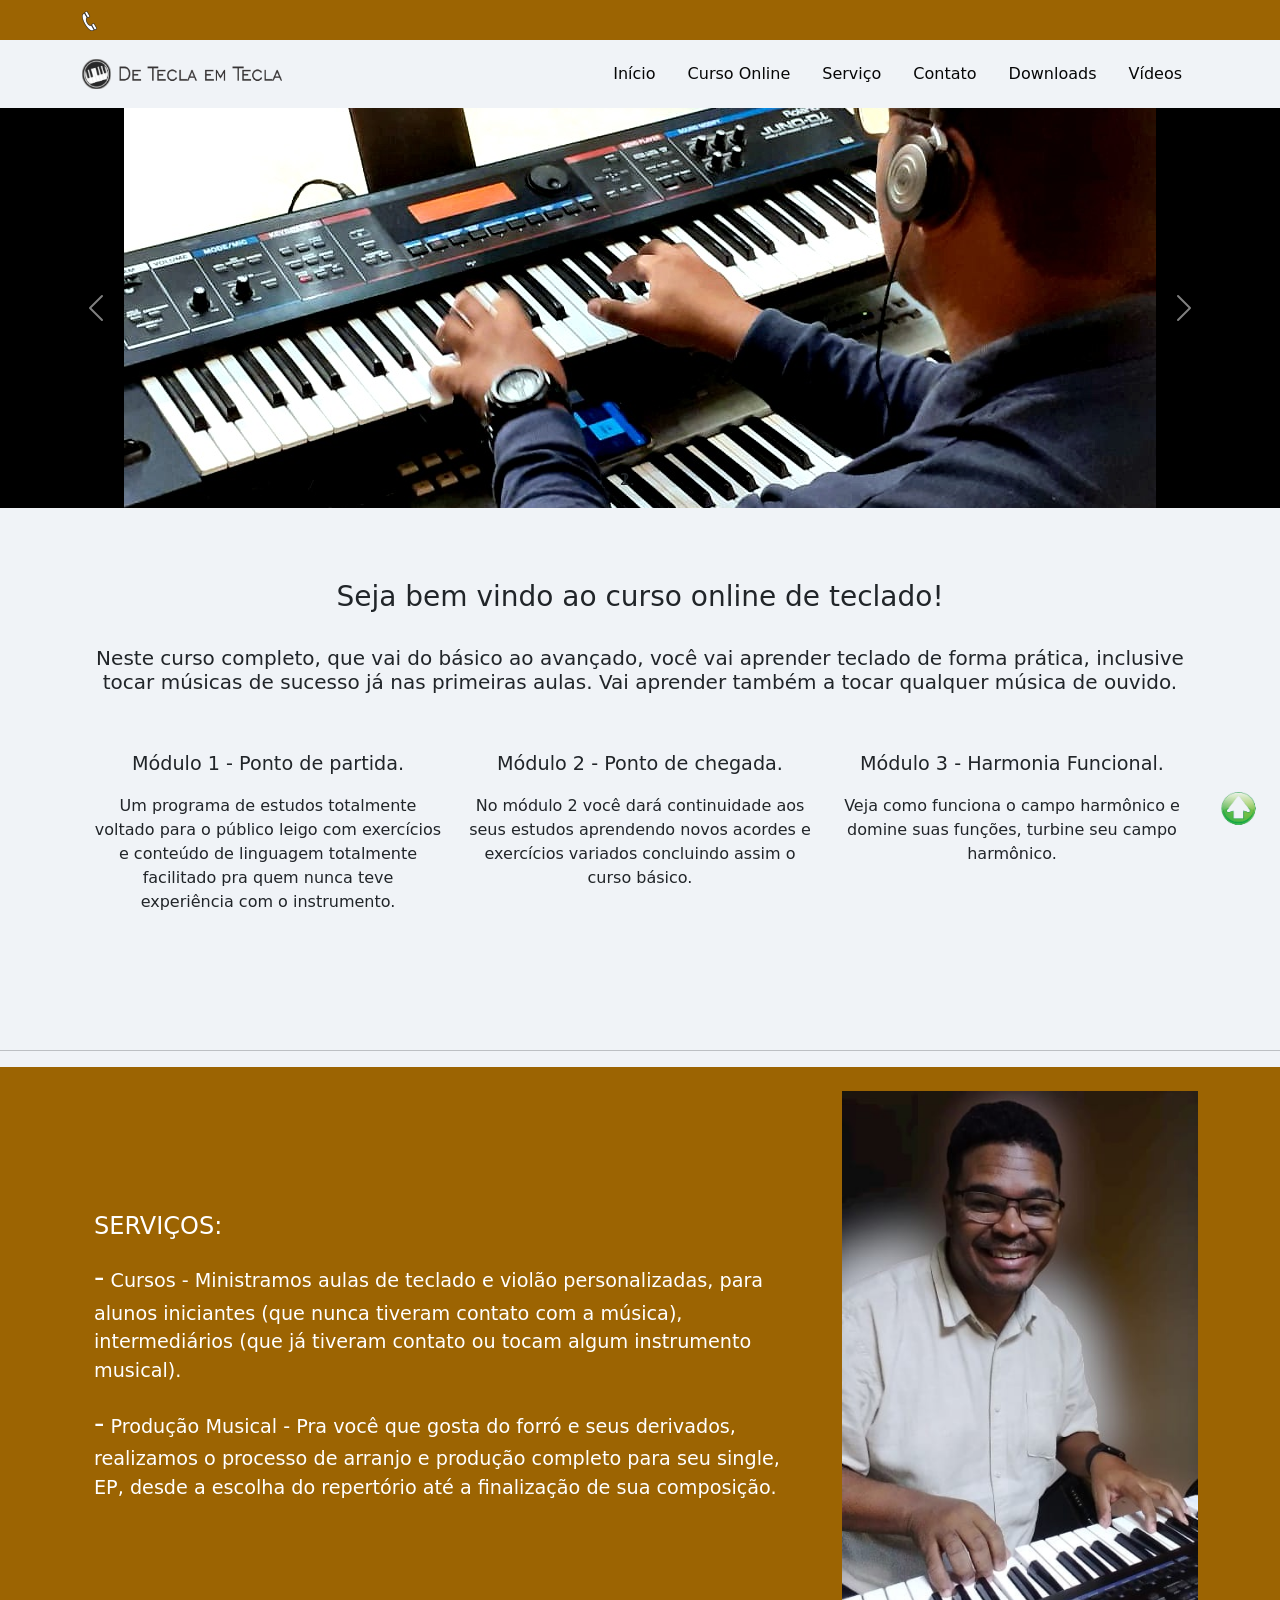
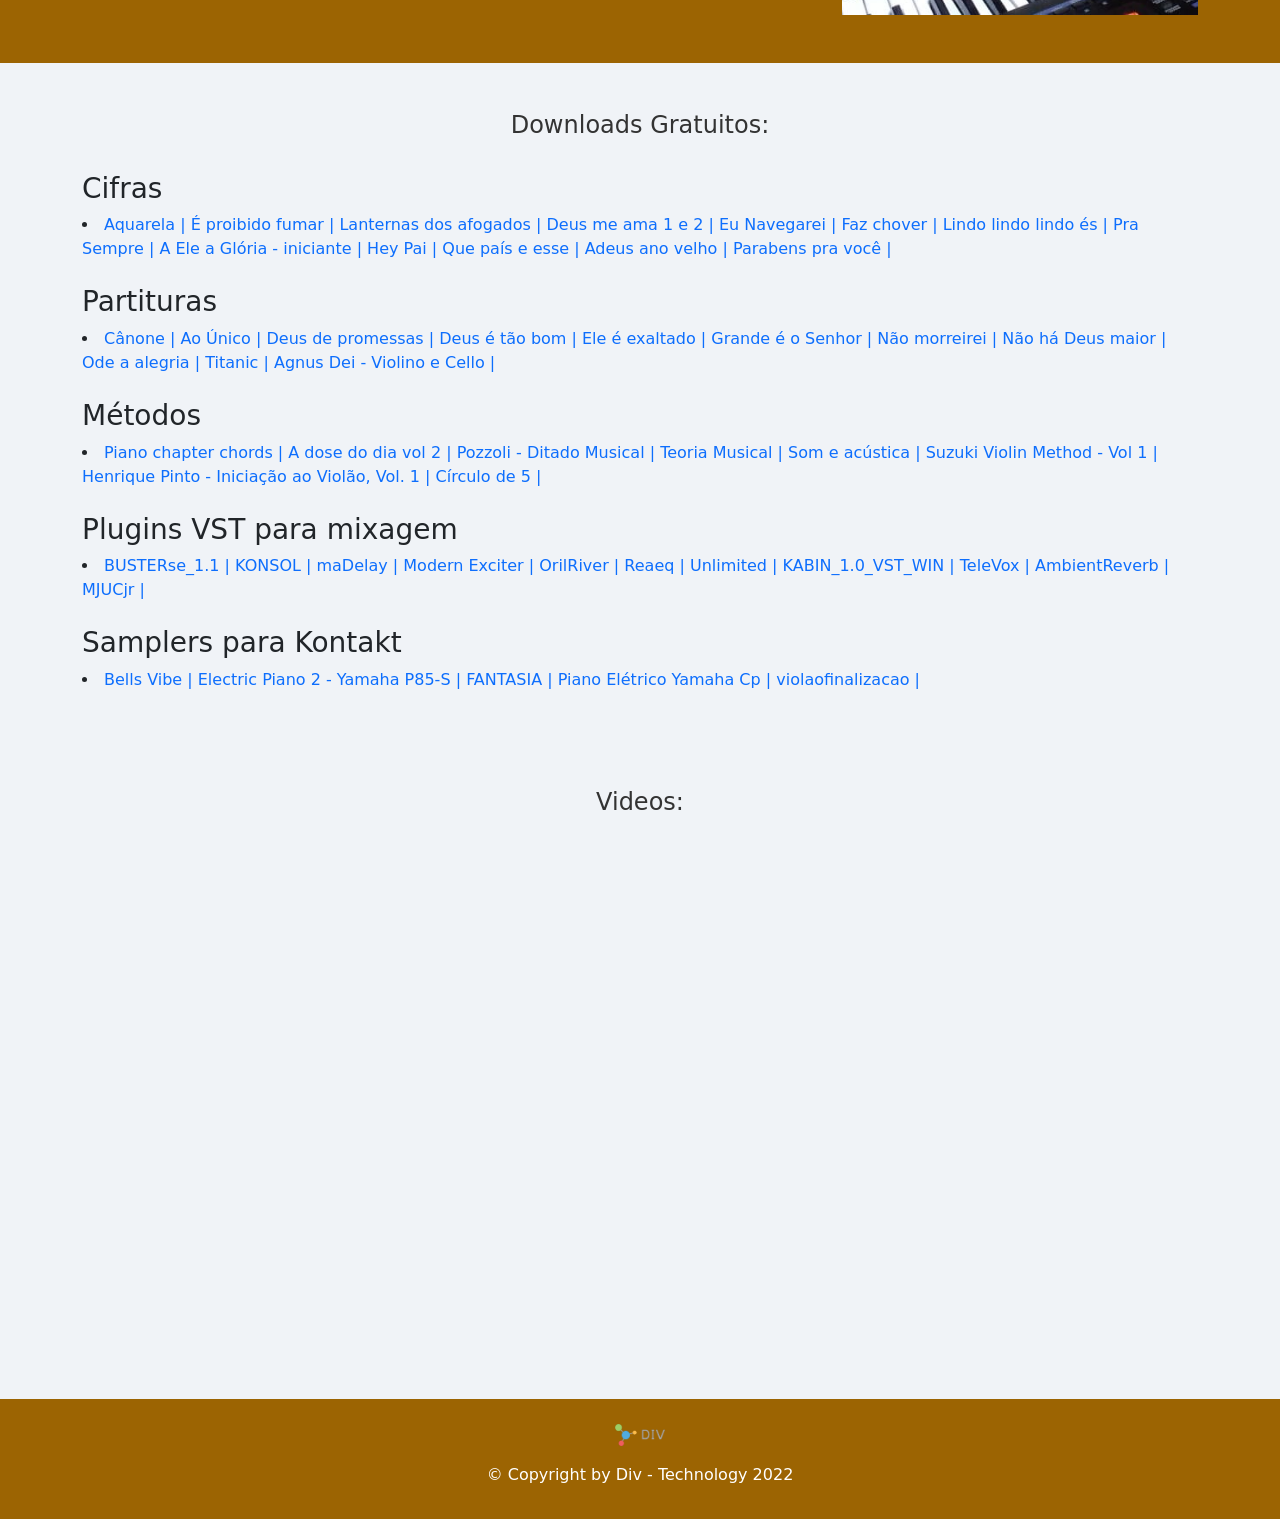
==== index.html @ 83503e89 "Add files via upload" ====
<!DOCTYPE html>
<html>

	<head>
		<meta http-equiv="Content-Type" content="text/html; charset=utf-8"/>
	    <meta charset="utf-8" />
	    <meta name="viewport" content="width=device-width, initial-scale=1.0">

		<title>De Tecla em Tecla</title>

		<link rel="icon" type="imagem/ico" href="imagens/logos2.png" /><!--incone-->
	    <link href="https://cdn.jsdelivr.net/npm/bootstrap@5.0.0-beta1/dist/css/bootstrap.min.css" rel="stylesheet" integrity="sha384-giJF6kkoqNQ00vy+HMDP7azOuL0xtbfIcaT9wjKHr8RbDVddVHyTfAAsrekwKmP1" crossorigin="anonymous">
	    <link rel="stylesheet" type="text/css" href="css/style.css">
	
	</head>


	<body>

	<!--Rolar pra cima***********************************-->
	
		<a href="#"><img id="cima" src="imagens/seta pra cima.png" alt="Retorna ao topo!"></a> 

    <!--************************************************-->
	
	<!--Início Cabeçalho-->
		<nav class="p-2 position-relative" style="background-color: #9c6402; z-index: 999999"><!--Início Menu topo amarelo-->
			<div class="container" style="position: relative;">

				<div class="d-inline-block">
		 				<a href="https://api.whatsapp.com/send?phone=+55(75)991358528" target="_blank"><img src="imagens/f.png" /></a>&nbsp;&nbsp;&nbsp;
				</div>
			</div>
		</nav><!--/Fim Menu topo amarelo-->


		<nav class="navbar navbar-expand-sm navbar-light sticky-top"><!--Início Menu topo Principal-->
			<div class="container">

				<!--logo da empresa-->
				<a class="navbar-brand" href="#"><img src="imagens/logos2.png" width="200px" height="30px" style="margin: 6px 0;" alt="logo da empresa" /></a>
			
				<button class="navbar-toggler" type="button" data-toggle="collapse" data-target="#navbarNav">
					<span class="navbar-toggler-icon"></span>
				</button>
				
				<!--Inicio do menu-->
				<div class="collapse navbar-collapse" id="navbarNav">
					<ul class="navbar-nav" style="margin-left: auto;" id="caixa-menu-mobile">
						<li class="font-weight-bold"><a id="linkA" href="#">Início</a></li>
						<li class="font-weight-bold"><a id="linkA" href="#about">Curso Online</a></li>
						<li class="font-weight-bold"><a id="linkA" href="#servicos">Serviço</a></li>
						<li class="font-weight-bold"><a id="linkA" href="contato.html">Contato</a></li>
						<li class="font-weight-bold"><a id="linkA" href="#downloads">Downloads </a></li>
						<li class="font-weight-bold"><a id="linkA" href="#videos">Vídeos</a></li>
					</ul>
				</div>

			</div>
		</nav><!--/Fim Menu topo Principal-->

	<!--//Fim Cabeçalho menu-->

	<!--***************************************************-->

	<main><!--//Início Seção Principal-->

		<div id="carouselExampleIndicators" class="carousel slide" data-ride="carousel"><!--Início Carrossel-->

			<ol class="carousel-indicators">
				<li data-target="#carouselExampleIndicators" data-slide-to="0" class="active"></li>
				<li data-target="#carouselExampleIndicators" data-slide-to="2"></li>
			</ol>

			<div class="carousel-inner">
				<div class="carousel-item active" id="primeiro-slide"></div><!--Primeiro Slide-->
				<div class="carousel-item" id="segundo-slide"></div><!--Segundo Slide-->
			</div>

			<a class="carousel-control-prev" href="#carouselExampleIndicators" role="button" data-slide="prev">
				<span class="carousel-control-prev-icon" aria-hidden="true"></span>
			</a>
			
			<a class="carousel-control-next" href="#carouselExampleIndicators" role="button" data-slide="next">
				<span class="carousel-control-next-icon" aria-hidden="true"></span>
			</a>
		</div><!--/Fim Início Carrossel-->

	<!--*******************************************-->

		<section class="py-5 container" id="about"><!--Início Sobre-->
			<br />
			<h3 class="text-dark text-center w-100">Seja bem vindo ao curso online de teclado!</h3>
			<br>
			<h5 class="text-dark text-center w-100">Neste curso completo, que vai do básico ao avançado, você vai aprender teclado de forma prática, inclusive tocar músicas de sucesso já nas primeiras aulas. Vai aprender também a tocar qualquer música de ouvido.</h5>
			<div class="container">
				<div class="row">
					
					<section class="text-center py-5 col-lg-4 col-md-6"><!--Início Conteúdo 1-->
						<p class="title-mvv">Módulo 1 - Ponto de partida.</p>
						<span>
							Um programa de estudos totalmente voltado para o público leigo com exercícios e conteúdo de linguagem totalmente facilitado pra quem nunca teve experiência com o instrumento.
						</span>
		</section><!--/Fim Conteúdo 1-->

			
					<section class="text-center py-5 col-lg-4 col-md-6"><!--Início Conteúdo 2-->
						<p class="title-mvv">Módulo 2 - Ponto de chegada.</p>
						<span>
						    No módulo 2 você dará continuidade aos seus estudos aprendendo novos acordes e exercícios variados concluindo assim o curso básico.
						</span>
						
					</section><!--/Fim Conteúdo 2-->

							
					<section class="text-center py-5 col-lg-4"><!--Início Conteúdo 3-->
						<p class="title-mvv">Módulo 3 - Harmonia Funcional.</p>
						<span>
						    Veja como funciona o campo harmônico e domine suas funções, turbine seu campo harmônico.
						</span>
		
					</section><!--/Fim Conteúdo 3-->
						</div>
						</div><br />
					</section><!--/Fim Sobre-->
					
	
<hr>
<!--*******************-->
<!--texto do meio-->
<section class="py-4" style="background-color: #9c6402;" id="servicos"><!--Início serviços-->
	<section class="container">
		<div class="row align-items-center justify-content-between">
			<section class="col-lg-8 px-4"><!--Início Conteúdo 1-->

				<h4 class="text-white mt-4" id="servicos-titulo">SERVIÇOS:</h4>
				
				<p class="text-white mt-3" style="font-size: 1.2em;">
					<span class="font-weight-bold" style="font-size: 1.5em">-</span> Cursos - Ministramos aulas de teclado e violão personalizadas, para alunos iniciantes (que nunca tiveram contato com a música), intermediários (que já tiveram contato ou tocam algum instrumento musical). 	</p>
			
				
				<p class="text-white" style="font-size: 1.2em;">
					<span class="font-weight-bold" style="font-size: 1.5em">-</span> Produção Musical - Pra você que gosta do forró e seus derivados, realizamos o processo de arranjo e produção completo para seu single, EP, desde a escolha do repertório até a finalização de sua composição.</p>						
				
			</section><!--/Fim Conteúdo 1-->
			
			<section class="col-lg-4 d-none d-md-block"><!--Início Conteúdo 2-->
				<img class="img-fluid" src="imagens/eu.jpeg">
			</section><!--/Fim Conteúdo 2-->

		</div>
	</section><br />
</section><!--/Fim serviços-->

	<!--*****************************************************-->

	<section class="py-5" id="downloads"> <!--Início Localização-->
		<div class="container">
			<h4 class="text-center" style="color: rgb(51, 51, 51);">Downloads Gratuitos:</h4>
			<br />

			<h3>Cifras</h3>
			 <li>
				<a href="downloads/cifra/01 aquarela-toquinho.pdf" download="aquarela-toquinho.pdf" type="application/pdf">Aquarela  |</a>
				<a href="downloads/cifra/02 E proibido fumar.pdf" download="E proibido fumar.pdf" type="application/pdf">É proibido fumar  |</a>
				<a href="downloads/cifra/03 Lanternas dos afogados.pdf" download="Lanternas dos afogados.pdf" type="application/pdf">Lanternas dos afogados  |</a>
				<a href="downloads/cifra/04 deus me ama 1 e 2.pdf" download="deus me ama 1 e 2.pdf" type="application/pdf">Deus me ama 1 e 2  |</a>
				<a href="downloads/cifra/05 Eu Navegarei.pdf" download="Eu Navegarei.pdf" type="application/pdf">Eu Navegarei  |</a>
				<a href="downloads/cifra/06 faz chover.pdf" download="faz chover.pdf" type="application/pdf">Faz chover  |</a>
				<a href="downloads/cifra/07 lindo.pdf" download="lindo.pdf" type="application/pdf">Lindo lindo lindo és  |</a>
				<a href="downloads/cifra/08 Pra Sempre.pdf" download="Pra Sempre.pdf" type="application/pdf">Pra Sempre  |</a>
				<a href="downloads/cifra/09 A Ele a Glória - aluno iniciante.pdf" download="A Ele a Glória - aluno iniciante.pdf" type="application/pdf">A Ele a Glória - iniciante  |</a>
				<a href="downloads/cifra/10 Hey Pai - G.pdf" download="Hey Pai - G.pdf" type="application/pdf">Hey Pai  |</a>
				<a href="downloads/cifra/11 que pais e esse.pdf" download="Que pais e esse.pdf" type="application/pdf">Que país e esse  |</a>
				<a href="downloads/cifra/12 Adeus ano velho - versao iniciante para violao.pdf" download="Adeus ano velho.pdf" type="application/pdf">Adeus ano velho  |</a>
				<a href="downloads/cifra/13 Parabens pra voce.pdf" download="Parabens pra voce.pdf" type="application/pdf">Parabens pra você  |</a>
			</li>
			<br>
			<h3>Partituras</h3>
			<li>
				<a href="downloads/partitura/Canones.pdf" download="canones.pdf" type="application/pdf">Cânone  |</a>
				<a href="downloads/partitura/ao unico.pdf" download="ao unico.pdf" type="application/pdf">Ao Único  |</a>
				<a href="downloads/partitura/deus-de-promessas.pdf" download="deus de promessas.pdf" type="application/pdf">Deus de promessas  |</a>
				<a href="downloads/partitura/deus-e-tao-bom.pdf" download="deus e tao bom.pdf" type="application/pdf">Deus é tão bom  |</a>
				<a href="downloads/partitura/Ele é Exaltado.pdf" download="ele e exaltado.pdf" type="application/pdf">Ele é exaltado  |</a>
				<a href="downloads/partitura/Grande é o Senhor.pdf" download="grande e o senhor.pdf" type="application/pdf">Grande é o Senhor  |</a>
				<a href="downloads/partitura/nao morrerei.pdf" download="nao morrerei.pdf" type="application/pdf">Não morreirei  |</a>
				<a href="downloads/partitura/não-ha-deus-maior.pdf" download="nao ha deus maior.pdf" type="application/pdf">Não há Deus maior  |</a>
				<a href="downloads/partitura/Ode a alegria.pdf" download="ode a alegria.pdf" type="application/pdf">Ode a alegria  |</a>
				<a href="downloads/partitura/Titanic.pdf" download="titanic.pdf" type="application/pdf">Titanic  |</a>
				<a href="downloads/partitura/Agnus Dei - Violino e Cello.pdf" download="Agnus Dei - Violino e Cello.pdf" type="application/pdf">Agnus Dei - Violino e Cello  |</a>
			</li>
				<br>
			<h3>Métodos</h3>
			<li>
				<a href="downloads/metodos/01 piano-chapter-chords.pdf" download="piano-chapter-chords.pdf" type="application/pdf">Piano chapter chords  |</a>
				<a href="downloads/metodos/02 A-dose-do-dia-vol-2.pdf" download="A-dose-do-dia-vol-2.pdf" type="application/pdf">A dose do dia vol 2  |</a>
				<a href="downloads/metodos/03 Pozzoli - Ditado Musical.pdf" download="Pozzoli - Ditado Musical.pdf" type="application/pdf">Pozzoli - Ditado Musical  |</a>
				<a href="downloads/metodos/04 teoria_musical.pdf" download="teoria_musical.pdf" type="application/pdf">Teoria Musical  |</a>
				<a href="downloads/metodos/06 som_acustica.pdf" download="som_acustica.pdf" type="application/pdf">Som e acústica  |</a>
				<a href="downloads/metodos/07 Suzuki Violin Method - Vol 01.pdf" download="Suzuki Violin Method - Vol 01.pdf" type="application/pdf">Suzuki Violin Method - Vol 1  |</a>
				<a href="downloads/metodos/08 Henrique Pinto - Iniciação ao Violão, Vol. I.pdf" download="Henrique Pinto - Iniciação ao Violão, Vol. I.pdf" type="application/pdf">Henrique Pinto - Iniciação ao Violão, Vol. 1  |</a>
				<a href="downloads/metodos/10 circulo de 5.jpeg" download="10 circulo de 5.jpeg" type="application/jpeg">Círculo de 5  |</a>
			</li>   
			<br>
			<h3>Plugins VST para mixagem</h3>
			 <li>
				<a href="downloads/plugins vst/01 CANA-Mystique-Tape-Machine.zip" download="BUSTERse_1.1_VST_WIN.zip" type="application">BUSTERse_1.1  |</a>
				<a href="downloads/plugins vst/KONSOL_VST_WIN.zip" download="KONSOL_VST_WIN.zip" type="application">KONSOL  |</a>
				<a href="downloads/plugins vst/maDelay.zip" download="maDelay.zip" type="application">maDelay  |</a>      
				<a href="downloads/plugins vst/ModernExciter.zip" download="ModernExciter.zip" type="application">Modern Exciter  |</a>      
				<a href="downloads/plugins vst/OrilRiver_x64.zip" download="OrilRiver_x64.zip" type="application">OrilRiver  |</a>      
				<a href="downloads/plugins vst/reaeq-x64.zip" download="reaeq-x64.zip" type="application">Reaeq  |</a>      
				<a href="downloads/plugins vst/Unlimited_x64.zip" download="Unlimited_x64.zip" type="application">Unlimited  |</a>      
				<a href="downloads/plugins vst/11 KABIN_1.0_VST_WIN.zip" download="11 KABIN_1.0_VST_WIN.zip" type="application">KABIN_1.0_VST_WIN  |</a>
				<a href="downloads/plugins vst/12 TeleVox.zip" download="12 TeleVox.zip" type="application">TeleVox  |</a>
				<a href="downloads/plugins vst/13 AmbientReverb.rar" download="12 TeleVox.zip" type="application">AmbientReverb  |</a>
				<a href="downloads/plugins vst/14 MJUCjr.rar" download="14 MJUCjr.rar" type="application">MJUCjr  |</a>
			 </li>
			 <br>
			 <h3>Samplers para Kontakt</h3>
			   <li>
				<a href="downloads/samplers/01 BELLS VIBE.rar" download="BELLS VIBE.rar" type="application">Bells Vibe |</a>
				<a href="downloads/samplers/02 Electric Piano 2 - Yamaha P85-S.rar" download="Electric Piano 2 - Yamaha P85-S.rar" type="application">Electric Piano 2 - Yamaha P85-S  |</a>
				<a href="downloads/samplers/03 FANTASIA.rar" download="FANTASIA.rar" type="application">FANTASIA  |</a>
				<a href="downloads/samplers/04 Piano Elétrico Yamaha Cp.rar" download="Piano Elétrico Yamaha Cp.rar" type="application">Piano Elétrico Yamaha Cp  |</a>					  
				<a href="downloads/samplers/05 violaofinalizacao.rar" download="violaofinalizacao.rar" type="application">violaofinalizacao  |</a>  
			 </li>

			 <!--
				 *mapa*
			<iframe src="https://www.google.com/maps/embed?pb=!1m18!1m12!1m3!1d29258.27148259388!2d-46.765911360449216!3d-23.558243799999993!2m3!1f0!2f0!3f0!3m2!1i1024!2i768!4f13.1!3m3!1m2!1s0x94ce55fd56c941bd%3A0xa25809824445b7aa!2sPetz!5e0!3m2!1spt-BR!2sbr!4v1605135941179!5m2!1spt-BR!2sbr" width="100%" height="350" frameborder="0" style="border:0;" allowfullscreen="" aria-hidden="false" tabindex="0"></iframe>
			-->
		</div>
	</section><!--/Fim Localização-->

<!--*****************************************************-->

<section class="py-5" id="videos"> <!--Início Localização-->
	<div class="container">
		<h4 class="text-center" style="color: rgb(51, 51, 51);">Videos:</h4>
		<br />
			<!--video-->
			<div class="video">
				<iframe width="350" height="200" src="https://www.youtube.com/embed/QEuVMkRTF18" title="YouTube video player" frameborder="0" allow="accelerometer; autoplay; clipboard-write; encrypted-media; gyroscope; picture-in-picture" allowfullscreen></iframe><br><br>
				<iframe width="350" height="200" src="https://www.youtube.com/embed/wYYXgv9czwI" title="YouTube video player" frameborder="0" allow="accelerometer; autoplay; clipboard-write; encrypted-media; gyroscope; picture-in-picture" allowfullscreen></iframe>
			</div>

		
	</div>
</section><!--/Fim Localização-->

<!--*****************************************************-->

		
	</main><!--/Fim Seção Principal-->

	<footer class="pb-3 pt-4" style="text-align: center; background-color: #9c6402"><!--Início Rodapé-->
		<img class=logoempresa src="imagens/logo div.png">		
		<p style="padding-top: 1em; color: #fff">&copy; Copyright by Div - Technology 2022</p>
	</footer><!--/Fim Rodapé-->


	<script src="https://code.jquery.com/jquery-3.3.1.slim.min.js" integrity="sha384-q8i/X+965DzO0rT7abK41JStQIAqVgRVzpbzo5smXKp4YfRvH+8abtTE1Pi6jizo" crossorigin="anonymous"></script>

	<script src="https://cdnjs.cloudflare.com/ajax/libs/popper.js/1.14.7/umd/popper.min.js" integrity="sha384-UO2eT0CpHqdSJQ6hJty5KVphtPhzWj9WO1clHTMGa3JDZwrnQq4sF86dIHNDz0W1" crossorigin="anonymous"></script>

	<script src="https://stackpath.bootstrapcdn.com/bootstrap/4.3.1/js/bootstrap.min.js" integrity="sha384-JjSmVgyd0p3pXB1rRibZUAYoIIy6OrQ6VrjIEaFf/nJGzIxFDsf4x0xIM+B07jRM" crossorigin="anonymous"></script>

<!--************************************-->
	<!--
	<script src="https://cdn.jsdelivr.net/npm/bootstrap@5.0.0-beta1/dist/js/bootstrap.bundle.min.js" integrity="sha384-ygbV9kiqUc6oa4msXn9868pTtWMgiQaeYH7/t7LECLbyPA2x65Kgf80OJFdroafW" crossorigin="anonymous"></script>
	<script src="https://ajax.googleapis.com/ajax/libs/jquery/3.5.1/jquery.min.js"></script>
	<script src="jquery-3.5.1.min.js"></script>
	-->

	
	
</body>
</html>
---- css/style.css ----
body {
    padding: 0;
    margin: 0;
    background-color: #e2e8f083; /*fundo*/
}

/*redes sociais*****************/

/*seta pra cima*/
#cima {
    position: fixed;
    width: 63px; /*largura*/
    height: 33px;
    bottom: 75px;
    right: 10px;
}
/*zap*/
#wp-icon {
    position: fixed;
    width: 45px;
    height: 45px;
    bottom: 25px;
    right: 18px;
}

/*inst*/
#inst {
    position: fixed;
    width: 33px;
    height: 33px;
    bottom: 75px;
    right: 24px;
}

/*youtube*/
#youtube {
    position: fixed;
    width: 70px;
    height: 60px;
    bottom: 103px;
    right: 5px;
}
/*fim redes sociais **********************/


/*-------------------*/
.video {

    width: 360px;
    margin: 2em auto;
}

/*----------------------*/


.shadow {
    box-shadow: 1px 1px 6px rgb(116, 119, 119);
}


/*slides ----------------------*/
/*slide 1*/
#primeiro-slide {
    width: 100%;
    height: 400px;
    background: url(../imagens/banner\ 01.jpg) no-repeat center center #000000;
}


/*slide 2*/
#segundo-slide {
    width: 100%;
    height: 400px;
    
    /*repetição da mesma iagem*/
    background: url(../imagens/banner\ 02.jpg) no-repeat center center #000000;
}

/*--------------------------*/

a { text-decoration: none; }

html {
    scroll-behavior: smooth;
}

.cursor-pointer {
    cursor: pointer;
}

/*cor do texto menu*/
a#linkA {
    padding: 1em;
    color: #070707;
}

/*efeito menu*/
a#linkA:hover {
    text-decoration: none;
    color: rgb(255, 255, 255);
    background-color: #cfa151e7;
}


input.formularioInput {
    display: inline-block;
}

p.title-mvv {
    font-size: 1.2em;
}

 /*foto do logempr*/
 .logoempresa {
    width: 50px; /*tamano da foto*/
    margin: 0 0px 0px 0 ;
    text-align: center;
  }


/*///////MODO MOBILE///////*/

@media (max-width: 980px) {

    #primeiro-slide {
    width: 100%;
    height: 300px;
    background: url(../imagens/banner\ 01.jpg) no-repeat center center #cfa151e7;
    }

    #segundo-slide {
        width: 100%;
        height: 300px;
        background: url(../imagens/banner\ 02.jpg) no-repeat center center #cfa151e7;
    }

}

@media (max-width: 780px) {

    #primeiro-slide {
    width: 100%;
    height: 300px;
    background: url(../imagens/banner\ 01.jpg) no-repeat center center #cfa151e7;
    }

    /*cor fundo do 2 slide*/
    #segundo-slide {
        width: 100%;
        height: 300px;
        background: url(../imagens/banner\ 02.jpg) no-repeat center center #cfa151e7;
    }

    #servicos-titulo {
        text-align: center;
    }
    .video {
        width: 360px;
        margin: 2em auto;
        text-align: center;
}
}

@media (max-width: 576px) {

    #caixa-menu-mobile #linkA {
        width: 50%;/*comprimento do menu no celular*/
        color: rgb(255, 255, 255);
        background-color: #cfa151e7;
        display: inline-block;
        margin: 0.2em 0;
        text-align: center;
    }
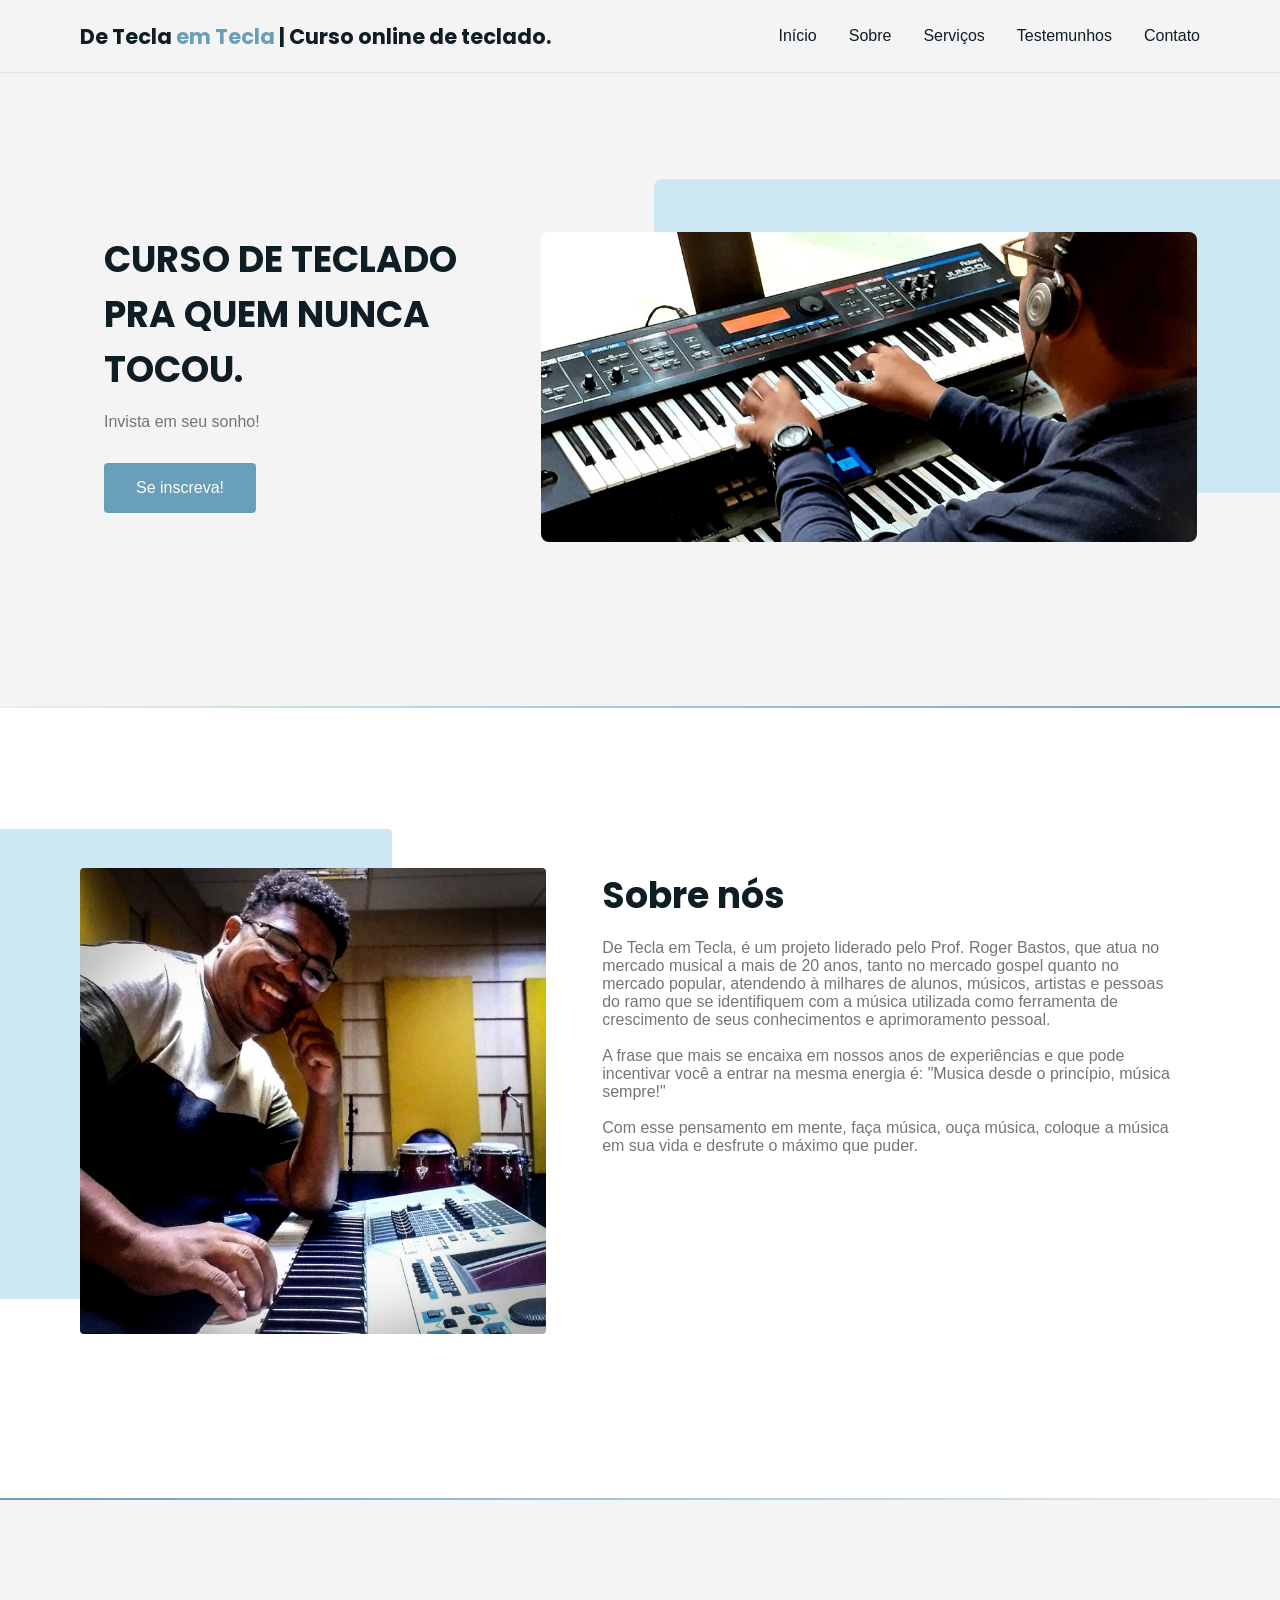
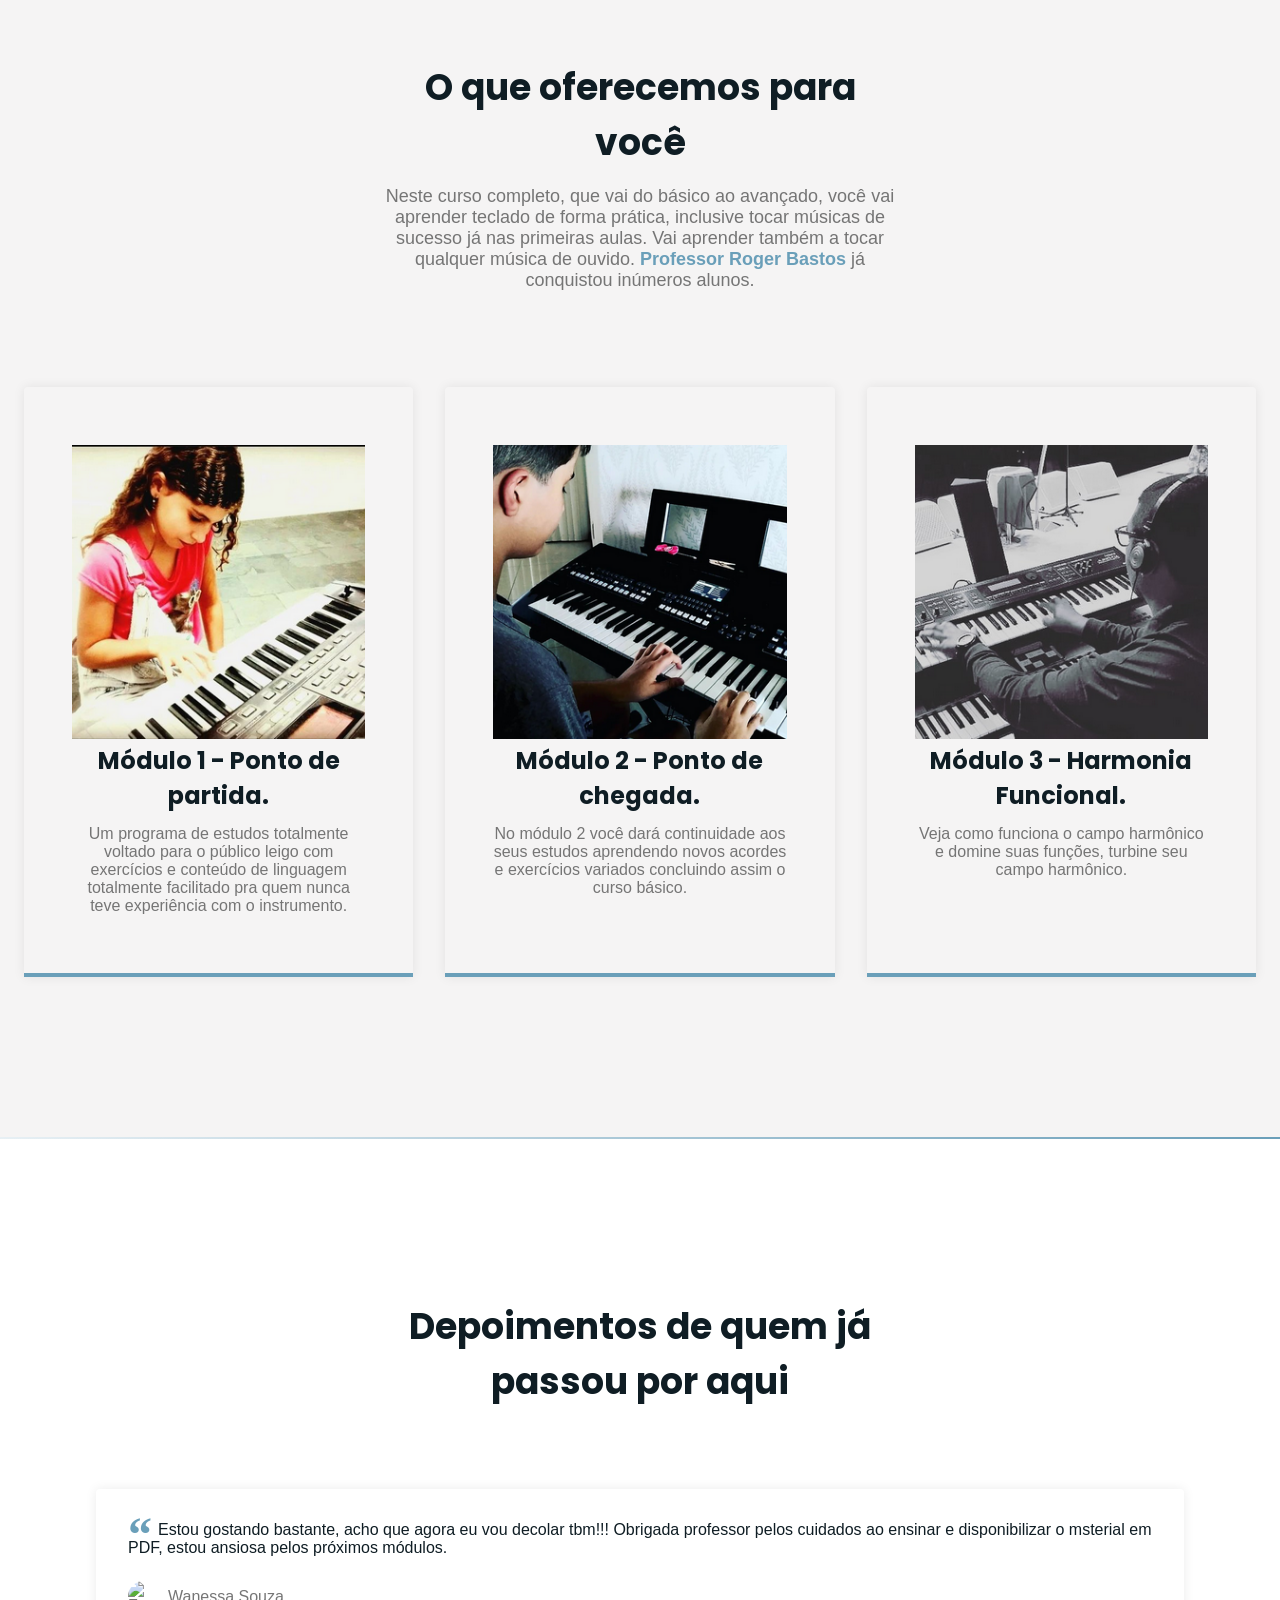
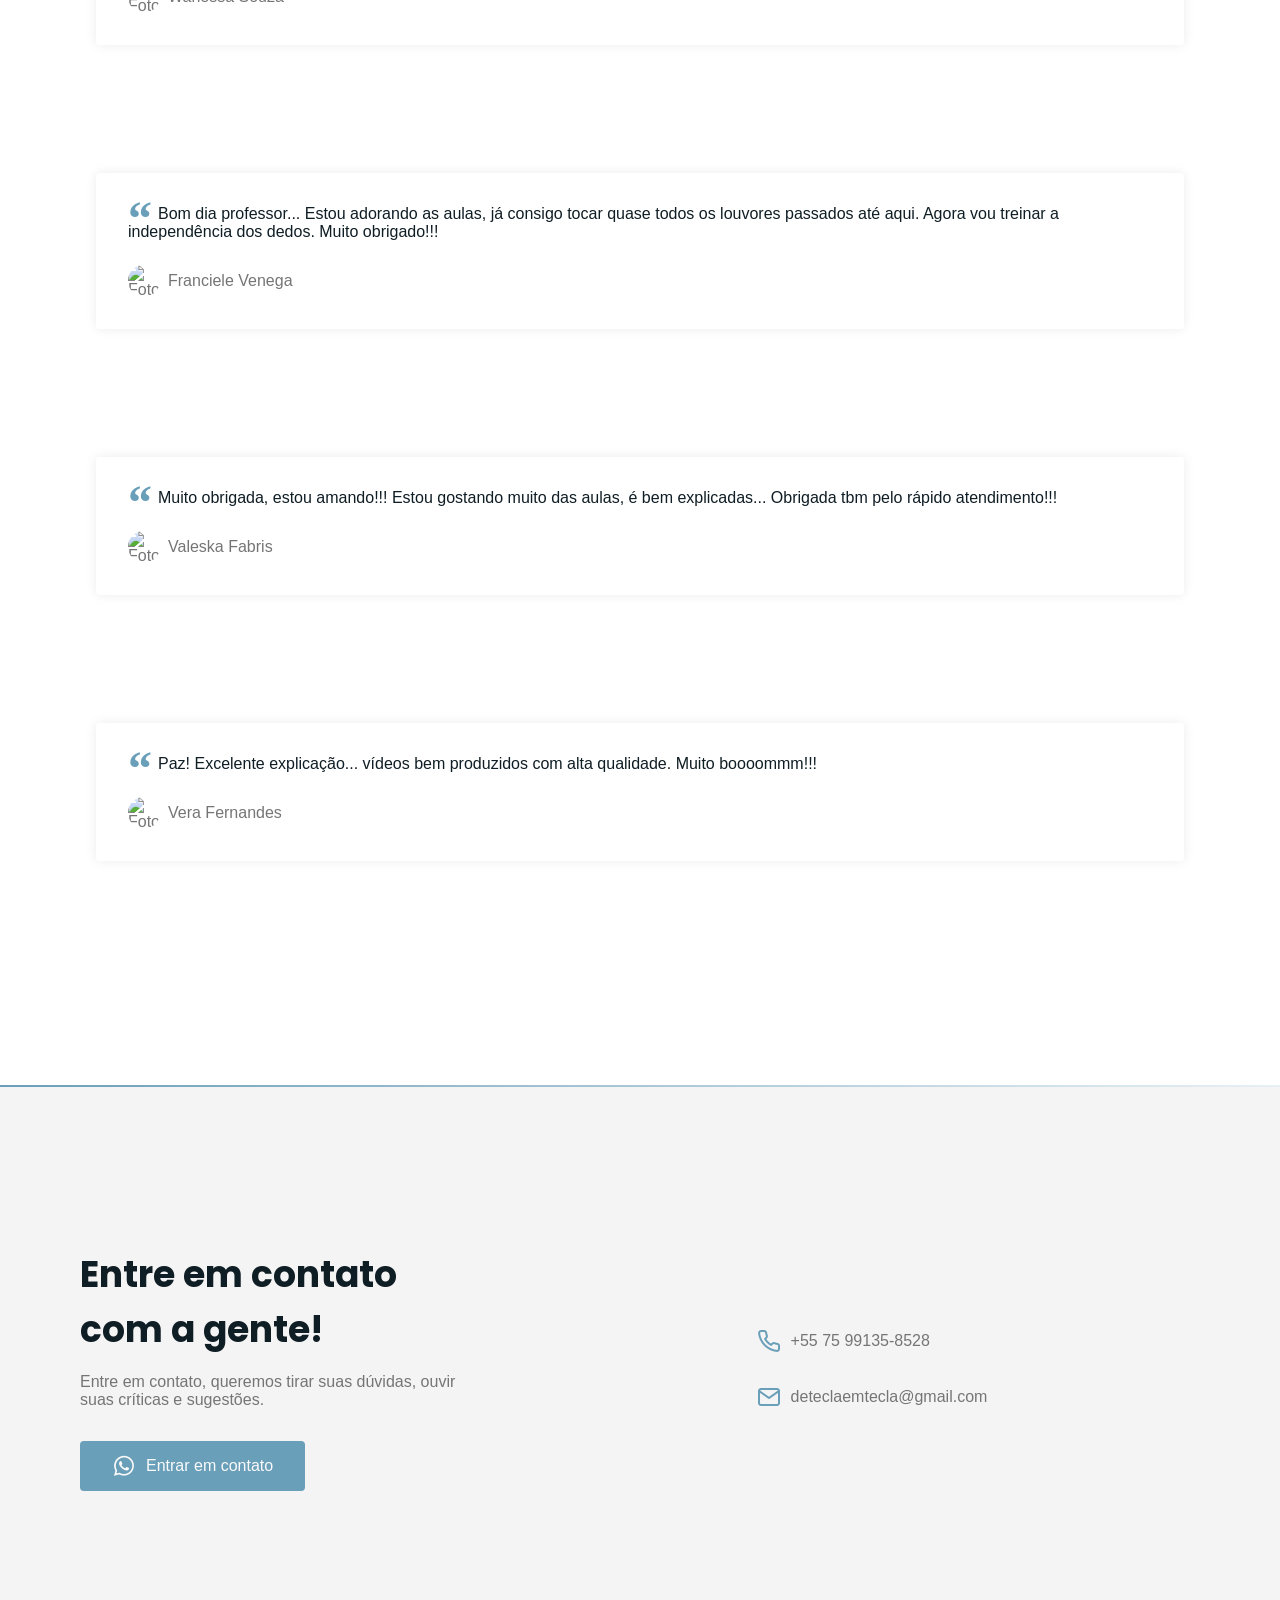
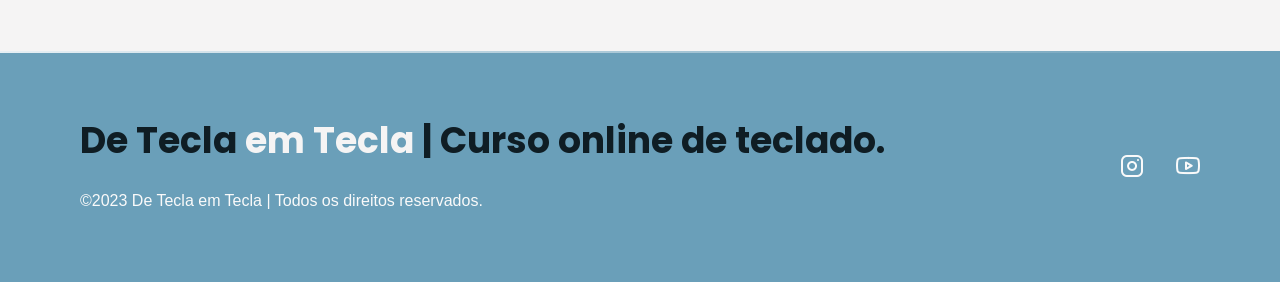
==== commit f5f3fd24: "Add files via upload Novo site da escola de musica online" ====
--- a/index.html
+++ b/index.html
@@ -1,282 +1,294 @@
-
-
-<!DOCTYPE html>
-<html>
-
-	<head>
-		<meta http-equiv="Content-Type" content="text/html; charset=utf-8"/>
-	    <meta charset="utf-8" />
-	    <meta name="viewport" content="width=device-width, initial-scale=1.0">
-
-		<title>De Tecla em Tecla</title>
-
-		<link rel="icon" type="imagem/ico" href="imagens/logos2.png" /><!--incone-->
-	    <link href="https://cdn.jsdelivr.net/npm/bootstrap@5.0.0-beta1/dist/css/bootstrap.min.css" rel="stylesheet" integrity="sha384-giJF6kkoqNQ00vy+HMDP7azOuL0xtbfIcaT9wjKHr8RbDVddVHyTfAAsrekwKmP1" crossorigin="anonymous">
-	    <link rel="stylesheet" type="text/css" href="css/style.css">
-	
-	</head>
-
-
-	<body>
-
-	<!--Rolar pra cima***********************************-->
-	
-		<a href="#"><img id="cima" src="imagens/seta pra cima.png" alt="Retorna ao topo!"></a> 
-
-    <!--************************************************-->
-	
-	<!--Início Cabeçalho-->
-		<nav class="p-2 position-relative" style="background-color: #9c6402; z-index: 999999"><!--Início Menu topo amarelo-->
-			<div class="container" style="position: relative;">
-
-				<div class="d-inline-block">
-		 				<a href="https://api.whatsapp.com/send?phone=+55(75)991358528" target="_blank"><img src="imagens/f.png" /></a>&nbsp;&nbsp;&nbsp;
-				</div>
-			</div>
-		</nav><!--/Fim Menu topo amarelo-->
-
-
-		<nav class="navbar navbar-expand-sm navbar-light sticky-top"><!--Início Menu topo Principal-->
-			<div class="container">
-
-				<!--logo da empresa-->
-				<a class="navbar-brand" href="#"><img src="imagens/logos2.png" width="200px" height="30px" style="margin: 6px 0;" alt="logo da empresa" /></a>
-			
-				<button class="navbar-toggler" type="button" data-toggle="collapse" data-target="#navbarNav">
-					<span class="navbar-toggler-icon"></span>
-				</button>
-				
-				<!--Inicio do menu-->
-				<div class="collapse navbar-collapse" id="navbarNav">
-					<ul class="navbar-nav" style="margin-left: auto;" id="caixa-menu-mobile">
-						<li class="font-weight-bold"><a id="linkA" href="#">Início</a></li>
-						<li class="font-weight-bold"><a id="linkA" href="#about">Curso Online</a></li>
-						<li class="font-weight-bold"><a id="linkA" href="#servicos">Serviço</a></li>
-						<li class="font-weight-bold"><a id="linkA" href="contato.html">Contato</a></li>
-						<li class="font-weight-bold"><a id="linkA" href="#downloads">Downloads </a></li>
-						<li class="font-weight-bold"><a id="linkA" href="#videos">Vídeos</a></li>
-					</ul>
-				</div>
-
-			</div>
-		</nav><!--/Fim Menu topo Principal-->
-
-	<!--//Fim Cabeçalho menu-->
-
-	<!--***************************************************-->
-
-	<main><!--//Início Seção Principal-->
-
-		<div id="carouselExampleIndicators" class="carousel slide" data-ride="carousel"><!--Início Carrossel-->
-
-			<ol class="carousel-indicators">
-				<li data-target="#carouselExampleIndicators" data-slide-to="0" class="active"></li>
-				<li data-target="#carouselExampleIndicators" data-slide-to="2"></li>
-			</ol>
-
-			<div class="carousel-inner">
-				<div class="carousel-item active" id="primeiro-slide"></div><!--Primeiro Slide-->
-				<div class="carousel-item" id="segundo-slide"></div><!--Segundo Slide-->
-			</div>
-
-			<a class="carousel-control-prev" href="#carouselExampleIndicators" role="button" data-slide="prev">
-				<span class="carousel-control-prev-icon" aria-hidden="true"></span>
-			</a>
-			
-			<a class="carousel-control-next" href="#carouselExampleIndicators" role="button" data-slide="next">
-				<span class="carousel-control-next-icon" aria-hidden="true"></span>
-			</a>
-		</div><!--/Fim Início Carrossel-->
-
-	<!--*******************************************-->
-
-		<section class="py-5 container" id="about"><!--Início Sobre-->
-			<br />
-			<h3 class="text-dark text-center w-100">Seja bem vindo ao curso online de teclado!</h3>
-			<br>
-			<h5 class="text-dark text-center w-100">Neste curso completo, que vai do básico ao avançado, você vai aprender teclado de forma prática, inclusive tocar músicas de sucesso já nas primeiras aulas. Vai aprender também a tocar qualquer música de ouvido.</h5>
-			<div class="container">
-				<div class="row">
-					
-					<section class="text-center py-5 col-lg-4 col-md-6"><!--Início Conteúdo 1-->
-						<p class="title-mvv">Módulo 1 - Ponto de partida.</p>
-						<span>
-							Um programa de estudos totalmente voltado para o público leigo com exercícios e conteúdo de linguagem totalmente facilitado pra quem nunca teve experiência com o instrumento.
-						</span>
-		</section><!--/Fim Conteúdo 1-->
-
-			
-					<section class="text-center py-5 col-lg-4 col-md-6"><!--Início Conteúdo 2-->
-						<p class="title-mvv">Módulo 2 - Ponto de chegada.</p>
-						<span>
-						    No módulo 2 você dará continuidade aos seus estudos aprendendo novos acordes e exercícios variados concluindo assim o curso básico.
-						</span>
-						
-					</section><!--/Fim Conteúdo 2-->
-
-							
-					<section class="text-center py-5 col-lg-4"><!--Início Conteúdo 3-->
-						<p class="title-mvv">Módulo 3 - Harmonia Funcional.</p>
-						<span>
-						    Veja como funciona o campo harmônico e domine suas funções, turbine seu campo harmônico.
-						</span>
-		
-					</section><!--/Fim Conteúdo 3-->
-						</div>
-						</div><br />
-					</section><!--/Fim Sobre-->
-					
-	
-<hr>
-<!--*******************-->
-<!--texto do meio-->
-<section class="py-4" style="background-color: #9c6402;" id="servicos"><!--Início serviços-->
-	<section class="container">
-		<div class="row align-items-center justify-content-between">
-			<section class="col-lg-8 px-4"><!--Início Conteúdo 1-->
-
-				<h4 class="text-white mt-4" id="servicos-titulo">SERVIÇOS:</h4>
-				
-				<p class="text-white mt-3" style="font-size: 1.2em;">
-					<span class="font-weight-bold" style="font-size: 1.5em">-</span> Cursos - Ministramos aulas de teclado e violão personalizadas, para alunos iniciantes (que nunca tiveram contato com a música), intermediários (que já tiveram contato ou tocam algum instrumento musical). 	</p>
-			
-				
-				<p class="text-white" style="font-size: 1.2em;">
-					<span class="font-weight-bold" style="font-size: 1.5em">-</span> Produção Musical - Pra você que gosta do forró e seus derivados, realizamos o processo de arranjo e produção completo para seu single, EP, desde a escolha do repertório até a finalização de sua composição.</p>						
-				
-			</section><!--/Fim Conteúdo 1-->
-			
-			<section class="col-lg-4 d-none d-md-block"><!--Início Conteúdo 2-->
-				<img class="img-fluid" src="imagens/eu.jpeg">
-			</section><!--/Fim Conteúdo 2-->
-
-		</div>
-	</section><br />
-</section><!--/Fim serviços-->
-
-	<!--*****************************************************-->
-
-	<section class="py-5" id="downloads"> <!--Início Localização-->
-		<div class="container">
-			<h4 class="text-center" style="color: rgb(51, 51, 51);">Downloads Gratuitos:</h4>
-			<br />
-
-			<h3>Cifras</h3>
-			 <li>
-				<a href="downloads/cifra/01 aquarela-toquinho.pdf" download="aquarela-toquinho.pdf" type="application/pdf">Aquarela  |</a>
-				<a href="downloads/cifra/02 E proibido fumar.pdf" download="E proibido fumar.pdf" type="application/pdf">É proibido fumar  |</a>
-				<a href="downloads/cifra/03 Lanternas dos afogados.pdf" download="Lanternas dos afogados.pdf" type="application/pdf">Lanternas dos afogados  |</a>
-				<a href="downloads/cifra/04 deus me ama 1 e 2.pdf" download="deus me ama 1 e 2.pdf" type="application/pdf">Deus me ama 1 e 2  |</a>
-				<a href="downloads/cifra/05 Eu Navegarei.pdf" download="Eu Navegarei.pdf" type="application/pdf">Eu Navegarei  |</a>
-				<a href="downloads/cifra/06 faz chover.pdf" download="faz chover.pdf" type="application/pdf">Faz chover  |</a>
-				<a href="downloads/cifra/07 lindo.pdf" download="lindo.pdf" type="application/pdf">Lindo lindo lindo és  |</a>
-				<a href="downloads/cifra/08 Pra Sempre.pdf" download="Pra Sempre.pdf" type="application/pdf">Pra Sempre  |</a>
-				<a href="downloads/cifra/09 A Ele a Glória - aluno iniciante.pdf" download="A Ele a Glória - aluno iniciante.pdf" type="application/pdf">A Ele a Glória - iniciante  |</a>
-				<a href="downloads/cifra/10 Hey Pai - G.pdf" download="Hey Pai - G.pdf" type="application/pdf">Hey Pai  |</a>
-				<a href="downloads/cifra/11 que pais e esse.pdf" download="Que pais e esse.pdf" type="application/pdf">Que país e esse  |</a>
-				<a href="downloads/cifra/12 Adeus ano velho - versao iniciante para violao.pdf" download="Adeus ano velho.pdf" type="application/pdf">Adeus ano velho  |</a>
-				<a href="downloads/cifra/13 Parabens pra voce.pdf" download="Parabens pra voce.pdf" type="application/pdf">Parabens pra você  |</a>
-			</li>
-			<br>
-			<h3>Partituras</h3>
-			<li>
-				<a href="downloads/partitura/Canones.pdf" download="canones.pdf" type="application/pdf">Cânone  |</a>
-				<a href="downloads/partitura/ao unico.pdf" download="ao unico.pdf" type="application/pdf">Ao Único  |</a>
-				<a href="downloads/partitura/deus-de-promessas.pdf" download="deus de promessas.pdf" type="application/pdf">Deus de promessas  |</a>
-				<a href="downloads/partitura/deus-e-tao-bom.pdf" download="deus e tao bom.pdf" type="application/pdf">Deus é tão bom  |</a>
-				<a href="downloads/partitura/Ele é Exaltado.pdf" download="ele e exaltado.pdf" type="application/pdf">Ele é exaltado  |</a>
-				<a href="downloads/partitura/Grande é o Senhor.pdf" download="grande e o senhor.pdf" type="application/pdf">Grande é o Senhor  |</a>
-				<a href="downloads/partitura/nao morrerei.pdf" download="nao morrerei.pdf" type="application/pdf">Não morreirei  |</a>
-				<a href="downloads/partitura/não-ha-deus-maior.pdf" download="nao ha deus maior.pdf" type="application/pdf">Não há Deus maior  |</a>
-				<a href="downloads/partitura/Ode a alegria.pdf" download="ode a alegria.pdf" type="application/pdf">Ode a alegria  |</a>
-				<a href="downloads/partitura/Titanic.pdf" download="titanic.pdf" type="application/pdf">Titanic  |</a>
-				<a href="downloads/partitura/Agnus Dei - Violino e Cello.pdf" download="Agnus Dei - Violino e Cello.pdf" type="application/pdf">Agnus Dei - Violino e Cello  |</a>
-			</li>
-				<br>
-			<h3>Métodos</h3>
-			<li>
-				<a href="downloads/metodos/01 piano-chapter-chords.pdf" download="piano-chapter-chords.pdf" type="application/pdf">Piano chapter chords  |</a>
-				<a href="downloads/metodos/02 A-dose-do-dia-vol-2.pdf" download="A-dose-do-dia-vol-2.pdf" type="application/pdf">A dose do dia vol 2  |</a>
-				<a href="downloads/metodos/03 Pozzoli - Ditado Musical.pdf" download="Pozzoli - Ditado Musical.pdf" type="application/pdf">Pozzoli - Ditado Musical  |</a>
-				<a href="downloads/metodos/04 teoria_musical.pdf" download="teoria_musical.pdf" type="application/pdf">Teoria Musical  |</a>
-				<a href="downloads/metodos/06 som_acustica.pdf" download="som_acustica.pdf" type="application/pdf">Som e acústica  |</a>
-				<a href="downloads/metodos/07 Suzuki Violin Method - Vol 01.pdf" download="Suzuki Violin Method - Vol 01.pdf" type="application/pdf">Suzuki Violin Method - Vol 1  |</a>
-				<a href="downloads/metodos/08 Henrique Pinto - Iniciação ao Violão, Vol. I.pdf" download="Henrique Pinto - Iniciação ao Violão, Vol. I.pdf" type="application/pdf">Henrique Pinto - Iniciação ao Violão, Vol. 1  |</a>
-				<a href="downloads/metodos/10 circulo de 5.jpeg" download="10 circulo de 5.jpeg" type="application/jpeg">Círculo de 5  |</a>
-			</li>   
-			<br>
-			<h3>Plugins VST para mixagem</h3>
-			 <li>
-				<a href="downloads/plugins vst/01 CANA-Mystique-Tape-Machine.zip" download="BUSTERse_1.1_VST_WIN.zip" type="application">BUSTERse_1.1  |</a>
-				<a href="downloads/plugins vst/KONSOL_VST_WIN.zip" download="KONSOL_VST_WIN.zip" type="application">KONSOL  |</a>
-				<a href="downloads/plugins vst/maDelay.zip" download="maDelay.zip" type="application">maDelay  |</a>      
-				<a href="downloads/plugins vst/ModernExciter.zip" download="ModernExciter.zip" type="application">Modern Exciter  |</a>      
-				<a href="downloads/plugins vst/OrilRiver_x64.zip" download="OrilRiver_x64.zip" type="application">OrilRiver  |</a>      
-				<a href="downloads/plugins vst/reaeq-x64.zip" download="reaeq-x64.zip" type="application">Reaeq  |</a>      
-				<a href="downloads/plugins vst/Unlimited_x64.zip" download="Unlimited_x64.zip" type="application">Unlimited  |</a>      
-				<a href="downloads/plugins vst/11 KABIN_1.0_VST_WIN.zip" download="11 KABIN_1.0_VST_WIN.zip" type="application">KABIN_1.0_VST_WIN  |</a>
-				<a href="downloads/plugins vst/12 TeleVox.zip" download="12 TeleVox.zip" type="application">TeleVox  |</a>
-				<a href="downloads/plugins vst/13 AmbientReverb.rar" download="12 TeleVox.zip" type="application">AmbientReverb  |</a>
-				<a href="downloads/plugins vst/14 MJUCjr.rar" download="14 MJUCjr.rar" type="application">MJUCjr  |</a>
-			 </li>
-			 <br>
-			 <h3>Samplers para Kontakt</h3>
-			   <li>
-				<a href="downloads/samplers/01 BELLS VIBE.rar" download="BELLS VIBE.rar" type="application">Bells Vibe |</a>
-				<a href="downloads/samplers/02 Electric Piano 2 - Yamaha P85-S.rar" download="Electric Piano 2 - Yamaha P85-S.rar" type="application">Electric Piano 2 - Yamaha P85-S  |</a>
-				<a href="downloads/samplers/03 FANTASIA.rar" download="FANTASIA.rar" type="application">FANTASIA  |</a>
-				<a href="downloads/samplers/04 Piano Elétrico Yamaha Cp.rar" download="Piano Elétrico Yamaha Cp.rar" type="application">Piano Elétrico Yamaha Cp  |</a>					  
-				<a href="downloads/samplers/05 violaofinalizacao.rar" download="violaofinalizacao.rar" type="application">violaofinalizacao  |</a>  
-			 </li>
-
-			 <!--
-				 *mapa*
-			<iframe src="https://www.google.com/maps/embed?pb=!1m18!1m12!1m3!1d29258.27148259388!2d-46.765911360449216!3d-23.558243799999993!2m3!1f0!2f0!3f0!3m2!1i1024!2i768!4f13.1!3m3!1m2!1s0x94ce55fd56c941bd%3A0xa25809824445b7aa!2sPetz!5e0!3m2!1spt-BR!2sbr!4v1605135941179!5m2!1spt-BR!2sbr" width="100%" height="350" frameborder="0" style="border:0;" allowfullscreen="" aria-hidden="false" tabindex="0"></iframe>
-			-->
-		</div>
-	</section><!--/Fim Localização-->
-
-<!--*****************************************************-->
-
-<section class="py-5" id="videos"> <!--Início Localização-->
-	<div class="container">
-		<h4 class="text-center" style="color: rgb(51, 51, 51);">Videos:</h4>
-		<br />
-			<!--video-->
-			<div class="video">
-				<iframe width="350" height="200" src="https://www.youtube.com/embed/QEuVMkRTF18" title="YouTube video player" frameborder="0" allow="accelerometer; autoplay; clipboard-write; encrypted-media; gyroscope; picture-in-picture" allowfullscreen></iframe><br><br>
-				<iframe width="350" height="200" src="https://www.youtube.com/embed/wYYXgv9czwI" title="YouTube video player" frameborder="0" allow="accelerometer; autoplay; clipboard-write; encrypted-media; gyroscope; picture-in-picture" allowfullscreen></iframe>
-			</div>
-
-		
-	</div>
-</section><!--/Fim Localização-->
-
-<!--*****************************************************-->
-
-		
-	</main><!--/Fim Seção Principal-->
-
-	<footer class="pb-3 pt-4" style="text-align: center; background-color: #9c6402"><!--Início Rodapé-->
-		<img class=logoempresa src="imagens/logo div.png">		
-		<p style="padding-top: 1em; color: #fff">&copy; Copyright by Div - Technology 2022</p>
-	</footer><!--/Fim Rodapé-->
-
-
-	<script src="https://code.jquery.com/jquery-3.3.1.slim.min.js" integrity="sha384-q8i/X+965DzO0rT7abK41JStQIAqVgRVzpbzo5smXKp4YfRvH+8abtTE1Pi6jizo" crossorigin="anonymous"></script>
-
-	<script src="https://cdnjs.cloudflare.com/ajax/libs/popper.js/1.14.7/umd/popper.min.js" integrity="sha384-UO2eT0CpHqdSJQ6hJty5KVphtPhzWj9WO1clHTMGa3JDZwrnQq4sF86dIHNDz0W1" crossorigin="anonymous"></script>
-
-	<script src="https://stackpath.bootstrapcdn.com/bootstrap/4.3.1/js/bootstrap.min.js" integrity="sha384-JjSmVgyd0p3pXB1rRibZUAYoIIy6OrQ6VrjIEaFf/nJGzIxFDsf4x0xIM+B07jRM" crossorigin="anonymous"></script>
-
-<!--************************************-->
-	<!--
-	<script src="https://cdn.jsdelivr.net/npm/bootstrap@5.0.0-beta1/dist/js/bootstrap.bundle.min.js" integrity="sha384-ygbV9kiqUc6oa4msXn9868pTtWMgiQaeYH7/t7LECLbyPA2x65Kgf80OJFdroafW" crossorigin="anonymous"></script>
-	<script src="https://ajax.googleapis.com/ajax/libs/jquery/3.5.1/jquery.min.js"></script>
-	<script src="jquery-3.5.1.min.js"></script>
-	-->
-
-	
-	
-</body>
-</html>
+
+<!DOCTYPE html>
+<html lang="pt_BR">
+
+ <head>
+  <!-- PAGE INFO -->
+  <meta charset="UTF-8" />
+  <meta http-equiv="X-UA-Compatible" content="IE=edge" />
+  <meta name="viewport" content="width=device-width, initial-scale=1.0" />
+  <title>De Tecla em Tecla</title>
+  <link rel="icon" type="image/png" href="image/icotecla.avif" />
+
+  <!-- ICONS -->
+  <link rel="stylesheet" href="assets/fonts/style.css" />
+
+  <!-- Swipe -->
+  <link rel="stylesheet" href="https://unpkg.com/swiper@7/swiper-bundle.min.css"/>
+
+  <!-- STYLES -->
+  <link rel="stylesheet" href="style.css"/>
+
+  <!-- fonts -->
+  <link rel="preconnect" href="https://fonts.googleapis.com"/>
+  <link rel="preconnect" href="https://fonts.gstatic.com" crossorigin/>
+  <link href="https://fonts.googleapis.com/css2?family=Poppins&display=swap" rel=" stylesheet "/>
+ </head>
+
+ 
+ <body>
+  <header id="header">
+   <nav class="container">
+    <a class="logo" href="#">De Tecla <span>em Tecla</span> | Curso online de teclado.</a>
+    <!-- Menu -->
+    <div class="menu">
+     <ul class="grid">
+      <li><a class="title" href="#home">Início</a></li>
+      <li><a class="title" href="#about">Sobre</a></li>
+      <li><a class="title" href="#services">Serviços</a></li>
+      <li><a class="title" href="#testimonials">Testemunhos</a></li>
+      <li><a class="title" href="#contact">Contato</a></li>
+     </ul>
+    </div>
+    <!-- /Menu -->
+
+    <div class="toggle icon-menu"></div>
+    <div class="toggle icon-close"></div>
+   </nav>
+  </header>
+
+  <main>
+   <!-- HOME -->
+   <section class="section" id="home">
+    <div class="container grid">
+     <div class="image">
+      <img src="image/eu.jpg"alt="Apresentação"/>
+     </div>
+     <div class="text">
+      <h2 class="title">CURSO DE TECLADO PRA QUEM NUNCA TOCOU. </h2>
+      <p>
+        Invista em seu sonho! 
+      </p>
+      <a class="button" href="#contact">Se inscreva!</a>
+     </div>
+    </div>
+   </section>
+
+   <div class="divider-1"></div>
+
+   <!-- ABOUT -->
+   <section class="section" id="about">
+    <div class="container grid">
+      <div class="image">
+        <img src="image/eu.jpeg" alt="Resultado"/>
+      </div>
+     <div class="text">
+      <h2 class="title">Sobre nós</h2>
+      <p>
+        De Tecla em Tecla, é um projeto liderado pelo Prof. Roger Bastos, que atua no mercado musical a mais de 20 anos, tanto no mercado gospel quanto no mercado popular, atendendo à milhares de alunos, músicos, artistas e pessoas do ramo que se identifiquem com a música utilizada como ferramenta de crescimento de seus conhecimentos e aprimoramento pessoal. 
+     </p>
+      <br />
+     <p>
+      A frase que mais se encaixa em nossos anos de experiências e que pode incentivar você a entrar na mesma energia é:
+      "Musica desde o princípio, música sempre!"
+      </p>
+
+      <br />
+      <p>
+        Com esse pensamento em mente, faça música, ouça música, coloque a música em sua vida e desfrute o máximo que puder.
+      </p>
+      
+     </div>
+    </div>
+   </section>
+
+   <div class="divider-2"></div>
+
+   <!-- SERVICES -->
+   <section class="section" id="services">
+     <div class="cointer grid">
+     <header>
+      <h2 class="title">O que oferecemos para você</h2>
+      <p class="subtitle">
+        Neste curso completo, que vai do básico ao avançado, você vai aprender teclado de forma prática, inclusive tocar músicas de sucesso já nas primeiras aulas. Vai aprender também a tocar qualquer música de ouvido. <strong>Professor Roger Bastos</strong> já conquistou inúmeros alunos. 
+      </p>
+     </header>
+    
+     <div class="cards grid">
+       <div class="card">
+        <img src="image/01.png" alt="Resultado"/>
+        <!-- <i class="icon-woman-hair"></i> -->
+        <h3 class="title">Módulo 1 - Ponto de partida.</h3>
+       <p>
+        Um programa de estudos totalmente voltado para o público leigo com exercícios e conteúdo de linguagem totalmente facilitado pra quem nunca teve experiência com o instrumento.
+       </p>
+      </div>
+
+      <div class="card">
+        <img src="image/02.png" alt="Resultado"/>
+        <!-- <i class="icon-trim"></i> -->
+       <h3 class="title">Módulo 2 - Ponto de chegada.</h3>
+       <p>
+        No módulo 2 você dará continuidade aos seus estudos aprendendo novos acordes e exercícios variados concluindo assim o curso básico.
+       </p>
+      </div>
+
+      <div class="card">
+        <img src="image/03.png" alt="Resultado"/>
+        <!-- <i class="icon-cosmetic"></i> -->
+       <h3 class="title">Módulo 3 - Harmonia Funcional.</h3>
+       <p>
+        Veja como funciona o campo harmônico e domine suas funções, turbine seu campo harmônico.
+       </p>
+      </div>
+     </div>
+    </div>
+   </section>
+
+   <div class="divider-1"></div>
+
+   <!-- TESTIMONIALS -->
+   <section class="section" id="testimonials">
+    <div class="container">
+     <header>
+      <h2 class="title">Depoimentos de quem já passou por aqui</h2>
+     </header>
+     <div class="testimonials swiper">
+      <div class="swiper-wrapper">
+       <div class="testimonial swiper-slide">
+        <blockquote>
+         <p>
+          <span>&ldquo;</span>
+          Estou gostando bastante, acho que agora eu vou decolar tbm!!! Obrigada professor pelos cuidados ao ensinar e disponibilizar o msterial em PDF, estou ansiosa pelos próximos módulos.
+         </p>
+         <cite>
+          <img
+           src="https://randomuser.me/api/portraits/women/91.jpg"
+           alt="Foto de Wanessa Souza"
+          />
+          Wanessa Souza
+         </cite>
+        </blockquote>
+       </div>
+       <div class="testimonial swiper-slide">
+        <blockquote>
+         <p>
+          <span>&ldquo;</span>
+          Bom dia professor... Estou adorando as aulas, já consigo tocar quase todos os louvores passados até aqui. Agora vou treinar a independência dos dedos. Muito obrigado!!!
+         </p>
+         <cite>
+          <img
+           src="https://randomuser.me/api/portraits/women/9.jpg"
+           alt="Foto de Franciele Venega"
+          />
+          Franciele Venega
+         </cite>
+        </blockquote>
+       </div>
+       <div class="testimonial swiper-slide">
+        <blockquote>
+         <p>
+          <span>&ldquo;</span>
+          Muito obrigada, estou amando!!! Estou gostando muito das aulas, é bem explicadas... Obrigada tbm pelo rápido atendimento!!!
+         </p>
+         <cite>
+          <img
+           src="https://randomuser.me/api/portraits/women/13.jpg"
+           alt="Foto de Valeska Fabris"
+          />
+          Valeska Fabris
+         </cite>
+        </blockquote>
+       </div>
+       <div class="testimonial swiper-slide">
+        <blockquote>
+         <p>
+          <span>&ldquo;</span>
+          Paz! Excelente explicação... vídeos bem produzidos com alta qualidade. Muito boooommm!!!
+         </p>
+         <cite>
+          <img
+           src="https://randomuser.me/api/portraits/women/14.jpg"
+           alt="Foto de Vera Fernandes"
+          />
+          Vera Fernandes
+         </cite>
+        </blockquote>
+       </div>
+      </div>
+      <!-- Bolinhas da paginação -->
+      <div class="swiper-pagination"></div>
+     </div>
+    </div>
+   </section>
+
+   <div class="divider-2"></div>
+
+   <!-- CONTACT -->
+   <section class="section" id="contact">
+    <div class="container grid">
+     <div class="text">
+      <h2 class="title">Entre em contato com a gente!</h2>
+      <p>
+       Entre em contato, queremos tirar suas dúvidas, ouvir
+       suas críticas e sugestões.
+      </p>
+      <a
+       href="https://api.whatsapp.com/send?phone=+5575991358528&text=Oi! Alguma dúvida?"
+       class="button"
+       target="_blank"
+       ><i class="icon-whatsapp"></i> Entrar em contato</a>
+     </div>
+     <div class="links">
+      <ul class="grid">
+       <li><i class="icon-phone"></i> +55 75 99135-8528</li>
+       <!--
+       <li><i class="icon-map-pin"></i> Rua Castro Alves, 1122, Centro. Em cima do laboratório labop.</li>
+       -->
+       <li><i class="icon-mail"></i> deteclaemtecla@gmail.com</li>
+      </ul>
+     </div>
+    </div>
+   </section>
+
+   <div class="divider-1"></div>
+  </main>
+
+  <footer class="section">
+   <div class="container grid">
+    <div class="brand">
+     <a class="logo logo-alt" href="#home">De Tecla <span>em Tecla</span> | Curso online de teclado.</a>
+     <p>&COPY;2023 De Tecla em Tecla | Todos os direitos reservados.</p>
+     
+    </div>
+    <div class="social grid">
+     <a href="https://www.instagram.com/deteclaemtecla/" target="_blank">
+      <i class="icon-instagram"></i>
+     </a>
+     <!--
+     <a href="https://www.facebook.com/willianrodrigo99" target="_blank">
+      <i class="icon-facebook"></i>
+     </a>
+     -->
+     <a
+      href="https://www.youtube.com/channel/UCbCqCvLm8lIyIlIAN3ed2rg/videos"
+      target="_blank">
+      <i class="icon-youtube"></i>
+     </a>
+      <!--
+     <a href="#" target="_blank">
+      <i class="icon-github"></i>
+     </a>
+     <a href="#" target="_blank">
+      <i class="icon-postwoman"></i>
+     </a>
+     -->
+    </div>
+   </div>
+
+
+  </footer>
+
+  <!-- back to home button -->
+  <a href="#home" class="back-to-home"><i class="icon-arrow-up"></i></a>
+
+  <!-- Swiper -->
+  <script src="https://unpkg.com/swiper@7/swiper-bundle.min.js"></script>
+
+  <!-- scroll reveal -->
+  <script src="https://unpkg.com/scrollreveal"></script>
+
+  <!-- main.js -->
+  <script src="main.js"></script>
+ </body>
+</html>
--- a/assets/fonts/style.css
+++ b/assets/fonts/style.css
@@ -0,0 +1,72 @@
+@font-face {
+  font-family: 'icomoon';
+  src:  url('fonts/icomoon.eot?6o9jeo');
+  src:  url('fonts/icomoon.eot?6o9jeo#iefix') format('embedded-opentype'),
+    url('fonts/icomoon.ttf?6o9jeo') format('truetype'),
+    url('fonts/icomoon.woff?6o9jeo') format('woff'),
+    url('fonts/icomoon.svg?6o9jeo#icomoon') format('svg');
+  font-weight: normal;
+  font-style: normal;
+  font-display: block;
+}
+
+[class^="icon-"], [class*=" icon-"] {
+  /* use !important to prevent issues with browser extensions that change fonts */
+  font-family: 'icomoon' !important;
+  speak: never;
+  font-style: normal;
+  font-weight: normal;
+  font-variant: normal;
+  text-transform: none;
+  line-height: 1;
+
+  /* Better Font Rendering =========== */
+  -webkit-font-smoothing: antialiased;
+  -moz-osx-font-smoothing: grayscale;
+}
+
+.icon-postwoman:before {
+  content: "\e90e";
+}
+.icon-github:before {
+  content: "\e90d";
+}
+.icon-arrow-up:before {
+  content: "\e90c";
+}
+.icon-phone:before {
+  content: "\e900";
+}
+.icon-close:before {
+  content: "\e901";
+}
+.icon-cosmetic:before {
+  content: "\e902";
+}
+.icon-facebook:before {
+  content: "\e903";
+}
+.icon-instagram:before {
+  content: "\e904";
+}
+.icon-mail:before {
+  content: "\e905";
+}
+.icon-map-pin:before {
+  content: "\e906";
+}
+.icon-menu:before {
+  content: "\e907";
+}
+.icon-trim:before {
+  content: "\e908";
+}
+.icon-whatsapp:before {
+  content: "\e909";
+}
+.icon-woman-hair:before {
+  content: "\e90a";
+}
+.icon-youtube:before {
+  content: "\e90b";
+}
--- a/style.css
+++ b/style.css
@@ -0,0 +1,741 @@
+/*============ RESET ============*/
+* {
+ margin: 0;
+ padding: 0;
+ box-sizing: border-box;
+}
+
+ul {
+ list-style: none;
+}
+
+a {
+ text-decoration: none;
+}
+
+img {
+ width: 100%;
+ height: auto;
+}
+
+/*========== VARIABLES ==========*/
+:root {
+ --header-height: 4.5rem;
+
+ /* colors */
+ --hue: 200;/*cor*/
+ /* HSL color mode */
+ --base-color: hsl(var(--hue) 36% 57%);
+ --base-color-second: hsl(var(--hue) 65% 88%);
+ --base-color-alt: hsl(var(--hue) 57% 53%);
+ --title-color: hsl(var(--hue) 41% 10%);
+ --text-color: hsl(0 0% 46%); /*todos os textos*/
+ --text-color-light: hsl(0 0% 98%);
+ --body-color: hsl(0, 3%, 96%);
+
+ /* font size */
+ --title-font-size: 1.875rem;
+ --subtitle-font-size: 1rem;
+ --title-font: 'Poppins';
+ --body-font: 'DM Sans';
+}
+
+/*============= BASE ============*/
+html {
+ scroll-behavior: smooth;
+}
+
+body {
+ font: 400 1rem var(--body-font), sans-serif;
+ color: var(--text-color);
+ background: var(--body-color);
+ -webkit-font-smoothing: antialised;
+}
+
+.title {
+ font: 700 var(--title-font-size) var(--title-font), sans-serif;
+ color: var(--title-color);
+ -webkit-font-smoothing: auto;
+}
+
+.button {
+ background-color: var(--base-color);
+ color: var(--text-color-light);
+ height: 3.5rem;
+ display: inline-flex;
+ align-items: center;
+ padding: 0 2rem;
+ border-radius: 0.25rem;
+ font: 500 1rem var(--body-font), sans-serif;
+ transition: background 0.3s;
+}
+
+.button:hover {
+ background: var(--base-color-alt);
+}
+
+.divider-1 {
+ height: 2px;
+ background: linear-gradient(
+  270deg,
+  hsla(var(--hue), 36%, 57%, 1),
+  hsla(var(--hue), 65%, 88%, 0.34)
+ );
+}
+
+.divider-2 {
+ height: 2px;
+ background: linear-gradient(
+  -270deg,
+  hsla(var(--hue), 36%, 57%, 1),
+  hsla(var(--hue), 65%, 88%, 0.34)
+ );
+}
+
+/*============ LAYOUT ===========*/
+.container {
+ margin-left: 1.5rem;
+ margin-right: 1.5rem;
+}
+
+.grid {
+ display: grid;
+ gap: 2rem;
+}
+
+.section {
+ padding: calc(5rem + var(--header-height)) 0;
+}
+
+.section .title {
+ margin-bottom: 1rem;
+}
+
+.section .subtitle {
+ font-size: var(--subtitle-font-size);
+}
+
+.section header {
+ margin-bottom: 4rem;
+}
+
+.section header strong {
+ color: var(--base-color);
+}
+
+#header {
+ border-bottom: solid 1px #e4e4e4;
+ margin-bottom: 2rem;
+ display: flex;
+
+ position: fixed;
+ top: 0;
+ left: 0;
+ z-index: 100;
+ background-color: var(--body-color);
+ width: 100%;
+}
+
+#header.scroll {
+ box-shadow: 0px 0px 12px rgba(0, 0, 0, 0.15);
+}
+
+/*============= LOGO ============*/
+.logo {
+ font: 700 1.31rem var(--title-font), sans-serif;
+ color: var(--title-color);
+}
+
+.logo span {
+ color: var(--base-color);
+}
+
+.logo-alt span {
+ color: var(--body-color);
+}
+
+/*========== NAVIGATION =========*/
+nav {
+ height: var(--header-height); /* rem → root element */
+ display: flex;
+ align-items: center;
+ justify-content: space-between;
+ width: 100%;
+}
+
+nav ul li {
+ text-align: center;
+}
+
+nav ul li a {
+ transition: color 0.3s;
+ position: relative;
+}
+
+nav ul li a:hover,
+nav ul li a.active {
+ color: var(--base-color);
+}
+
+nav ul li a::after {
+ content: '';
+ width: 0%;
+ height: 2px;
+ background: var(--base-color);
+
+ position: absolute;
+ left: 0;
+ bottom: -1.5rem;
+
+ transition: width 0.2s;
+}
+
+nav ul li a:hover::after,
+nav ul li a.active::after {
+ width: 100%;
+}
+
+nav .menu {
+ opacity: 0;
+ visibility: hidden;
+ top: -20rem;
+ transition: 0.2s;
+}
+
+nav .menu ul {
+ display: none;
+}
+
+/* Show menu */
+nav.show .menu {
+ opacity: 1;
+ visibility: visible;
+
+ background: var(--body-color);
+
+ height: 100vh;
+ width: 100vw;
+
+ position: fixed;
+ top: 0;
+ left: 0;
+
+ display: grid;
+ place-content: center;
+}
+
+nav.show .menu ul {
+ display: grid;
+}
+
+nav.show ul.grid {
+ gap: 4rem;
+}
+
+/* Toggle menu */
+.toggle {
+ color: var(--base-color);
+ font-size: 1.5rem;
+ cursor: pointer;
+}
+
+nav .icon-close {
+ visibility: hidden;
+ opacity: 0;
+
+ position: absolute;
+ top: -1.5rem;
+ right: 1.5rem;
+
+ transition: 0.2s;
+}
+
+nav.show div.icon-close {
+ visibility: visible;
+ opacity: 1;
+ top: 1.5rem;
+}
+
+/*============= HOME ============*/
+#home {
+ overflow: hidden;
+}
+
+#home .container {
+ margin: 0;
+}
+
+#home .image {
+ position: relative;
+}
+
+/*fundo da imagem*/
+#home .image::before {
+ content: '';
+ height: 100%;
+ width: 100%;
+ background: var(--base-color-second);
+ position: absolute;
+ top: -16.8%;
+ left: 16.8%;
+ z-index: 0;
+}
+
+#home .image img {
+ position: relative;
+ right: 0.20rem;
+}
+
+#home .image img,
+#home .image::before {
+ border-radius: 0.50rem;
+}
+
+#home .text {
+ margin-left: 1.5rem;
+ margin-right: 1.5rem;
+ text-align: center;
+}
+
+#home .text h1 {
+ margin-bottom: 1rem;
+}
+
+#home .text p {
+ margin-bottom: 2rem;
+}
+
+/*============= ABOUT ===========*/
+#about {
+ background: white;
+}
+
+#about .container {
+ margin: 0;
+}
+
+#about .image {
+ position: relative;
+}
+
+#about .image::before {
+ content: '';
+ height: 100%;
+ width: 100%;
+ background: var(--base-color-second);
+ position: absolute;
+ top: -8.3%;
+ left: -33%;
+ z-index: 0;
+}
+
+#about .image img {
+ position: relative;
+}
+
+#about .image img,
+#about .image::before {
+ border-radius: 0.25rem;
+}
+
+#about .text {
+ margin-left: 1.5rem;
+ margin-right: 1.5rem;
+}
+
+/*========== SERVICES ===========*/
+/*Colocada Por EU*/
+#services {
+ margin-left: 1.5rem;
+ margin-right: 1.5rem;
+}
+
+.cards .grid {
+ gap: 1.5rem;
+}
+
+.card {
+ padding: 3.625rem 2rem;
+ box-shadow: 0px 0px 12px rgba(0, 0, 0, 0.08);
+ border-bottom: 0.25rem solid var(--base-color);
+ border-radius: 0.25rem 0.25rem 0 0;
+ text-align: center;
+}
+
+.card i {
+ display: block;
+ margin-bottom: 1.5rem;
+ font-size: 5rem;
+ color: var(--base-color);
+}
+
+.card .title {
+ font-size: 1.5rem;
+ margin-bottom: 0.75rem;
+}
+
+/*======== TESTIMONIALS =========*/
+#testimonials {
+ background: white;
+}
+
+#testimonials .container {
+ margin-left: 0;
+ margin-right: 0;
+}
+
+#testimonials header {
+ margin-left: 1.5rem;
+ margin-right: 1.5rem;
+ margin-bottom: 0;
+}
+
+#testimonials blockquote {
+ padding: 2rem;
+ box-shadow: 0px 0px 12px rgba(0, 0, 0, 0.08);
+ border-radius: 0.25rem;
+}
+
+#testimonials blockquote p {
+ position: relative;
+ text-indent: 1.875rem;
+ margin-bottom: 1.5rem;
+ color: var(--title-color);
+}
+
+#testimonials blockquote p span {
+ font: 700 3rem serif;
+ position: absolute;
+ top: -0.875rem;
+ left: -1.875rem;
+ color: var(--base-color);
+}
+
+#testimonials cite {
+ display: flex;
+ align-items: center;
+ font-style: normal;
+}
+
+#testimonials cite img {
+ height: 2rem;
+ width: 2rem;
+ object-fit: cover;
+ clip-path: circle();
+ margin-right: 0.5rem;
+}
+
+/* Swiper */
+.swiper-slide {
+ height: auto;
+ padding: 4rem 1rem;
+}
+
+.swiper-pagination-bullet-active {
+ background: var(--base-color);
+}
+
+/*========== CONTACT ============*/
+#contact .grid {
+ gap: 4rem;
+}
+
+#contact p {
+ margin-bottom: 2rem;
+}
+
+#contact .button i,
+#contact ul li i {
+ font-size: 1.5rem;
+ margin-right: 0.625rem;
+}
+
+#contact ul.grid {
+ gap: 2rem;
+}
+
+#contact ul li {
+ display: flex;
+ align-items: center;
+}
+
+#contact ul li i {
+ color: var(--base-color);
+}
+
+/*=========== FOOTER ============*/
+footer {
+ background: var(--base-color);
+}
+
+footer.section {
+ padding: 4rem 0;
+}
+
+footer .logo {
+ display: inline-block;
+ margin-bottom: 1.5rem;
+}
+
+footer .brand p {
+ color: var(--text-color-light);
+ margin-bottom: 0.75rem;
+}
+
+footer i {
+ font-size: 1.5rem;
+ color: var(--text-color-light);
+}
+
+footer .social {
+ grid-auto-flow: column;
+ width: fit-content;
+}
+
+footer .social a {
+ transition: 0.3s;
+ display: inline-block;
+}
+
+footer .social a:hover {
+ transform: translateY(-5px);
+ font-size: 2rem;
+}
+
+/* Back to home button */
+.back-to-home {
+ background: var(--base-color);
+ color: var(--text-color-light);
+ position: fixed;
+ right: 1rem;
+ bottom: 1rem;
+ font-size: 1.5rem;
+ padding: 0.5rem;
+ clip-path: circle();
+ visibility: hidden;
+ opacity: 0;
+ transition: 0.3s;
+ transform: translateY(150%);
+}
+
+.back-to-home.show {
+ visibility: visible;
+ opacity: 1;
+ transform: translateY(0);
+}
+
+/*======== MEDIA QUERYS =========*/
+/*
+  Para dispositivos com resolução > 1200px
+*/
+@media (min-width: 1200px) {
+ .container {
+  max-width: 1120px;
+  margin-left: auto;
+  margin-right: auto;
+ }
+
+ .section {
+  padding: 10rem 0;
+ }
+
+ .section header,
+ #testimonials header {
+  max-width: 32rem;
+  text-align: center;
+  margin-left: auto;
+  margin-right: auto;
+ }
+
+ .button {
+  height: 3.125rem;
+ }
+
+ nav .menu {
+  opacity: 1;
+  visibility: visible;
+  top: 0;
+ }
+
+ nav .menu ul {
+  display: flex;
+  gap: 2rem;
+ }
+
+ nav .menu ul li a.title {
+  font: 400 1rem var(--body-font), sans-serif;
+  -webkit-font-smoothing: antialised;
+ }
+
+ nav .menu ul li a.title.active {
+  font-weight: bold;
+  -webkit-font-smoothing: auto;
+ }
+
+ nav .icon-menu {
+  display: none;
+ }
+
+ /* layout */
+ main {
+  margin-top: var(--header-height);
+ }
+
+ /* home */
+ #home .container {
+  grid-auto-flow: column;
+  justify-content: space-between;
+  margin: 0 auto;
+ }
+
+ #home .image {
+  order: 1;
+ }
+
+ #home .text {
+  order: 0;
+  max-width: 24rem;
+  text-align: left;
+ }
+
+ /* about */
+ #about .container {
+  grid-auto-flow: column;
+  margin: 0 auto;
+ }
+
+ /* services */
+ .cards {
+  grid-template-columns: 1fr 1fr 1fr;
+ }
+
+ .card {
+  padding-left: 3rem;
+  padding-right: 3rem;
+ }
+
+ /* testimonials */
+ #testimonials .container {
+  margin-left: auto;
+  margin-right: auto;
+ }
+
+ /* contact */
+ #contact .container {
+  grid-auto-flow: column;
+  align-items: center;
+ }
+
+ #contact .text {
+  max-width: 25rem;
+ }
+
+ /* footer */
+ footer.section {
+  padding: 3.75rem 0;
+ }
+
+ footer .container {
+  grid-auto-flow: column;
+  align-items: center;
+  justify-content: space-between;
+ }
+
+ footer .logo {
+  font-size: 2.25rem;
+ }
+}
+
+/*
+  Para dispositivos com resolução > 992px
+*/
+@media (min-width: 992px) {
+ :root {
+  --title-font-size: 2.25rem;
+  --subtitle-font-size: 1.125rem;
+ }
+
+ /* layout */
+ main {
+  margin-top: var(--header-height);
+ }
+
+ /* home */
+ #home .container {
+  grid-auto-flow: column;
+  justify-content: space-between;
+  margin: 0 auto;
+ }
+
+ #home .image {
+  order: 1;
+ }
+
+ #home .text {
+  order: 0;
+  max-width: 24rem;
+  text-align: left;
+ }
+
+ /* about */
+ #about .container {
+  grid-auto-flow: column;
+  margin: 0 auto;
+ }
+
+ /* services */
+ .cards {
+  grid-template-columns: 1fr 1fr 1fr;
+ }
+
+ /* testimonials */
+ #testimonials .container {
+  margin-left: auto;
+  margin-right: auto;
+ }
+
+ /* contact */
+ #contact .container {
+  grid-auto-flow: column;
+  align-items: center;
+ }
+
+ #contact .text {
+  max-width: 25rem;
+ }
+
+ /* footer */
+ footer.section {
+  padding: 3.75rem 0;
+ }
+
+ footer .container {
+  grid-auto-flow: column;
+  align-items: center;
+  justify-content: space-between;
+ }
+
+ footer .logo {
+  font-size: 2.25rem;
+ }
+}
+
+/*
+  Para dispositivos com resolução < 992px
+*/
+@media (max-width: 991px) {
+ /* services */
+ .cards {
+  grid-template-columns: 1fr 1fr;
+ }
+}
+
+/*
+  Para dispositivos com resolução < 762px
+*/
+@media (max-width: 762px) {
+ /* services */
+ .cards {
+  grid-template-columns: 1fr;
+ }
+}
